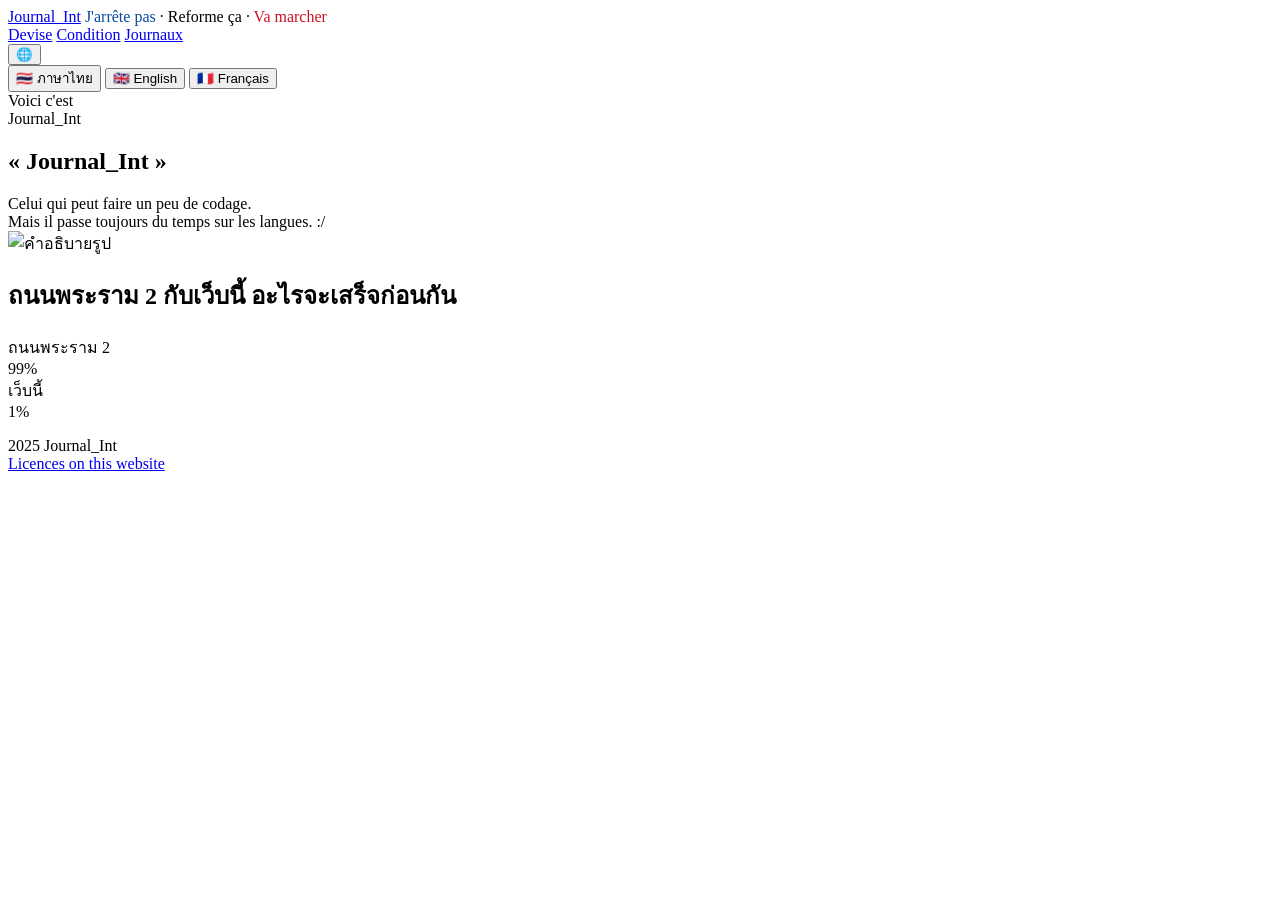
==== index.html @ 606b66e7 "Modify navigation links and footer content Updated navigation links and footer text in index.html." ====
<!DOCTYPE html>
<html lang="fr">
<head>
    <meta charset="UTF-8">
    <meta name="viewport" content="width=device-width, initial-scale=1.0">
    <title>Bienvenue à Journal_Int</title>
    <link rel="stylesheet" href="style.css">
    <link rel="preconnect" href="https://fonts.googleapis.com">
    <link href="https://fonts.googleapis.com/css2?family=Google+Sans:wght@400;500;700&display=swap" rel="stylesheet">
    <link href="https://fonts.googleapis.com/css2?family=EB+Garamond:wght@400;500;700&display=swap" rel="stylesheet">
</head>
<body>
    <section class="coquillages">
        <header class="nav">
            <div class="navtitle-group">
                <a class="navtitle" href="#"><span>Journal_Int</span></a>
                <a class="navtitle-sub">
                    <span style="color: #064ca3;">J'arrête pas</span> · Reforme ça · <span style="color: #CE1126;">Va marcher</span>
                </a>
            </div>
            
            <nav class="navpro">
                <a href="devise.html">Devise</a>
                <a href="licenses.html">Condition</a>
                <a href="journaux.html">Journaux</a>
                
                <div class="lang-switcher-container">
                    <button class="lang-btn" onclick="toggleLangMenu()">🌐</button>
                    <div id="lang-menu" class="lang-menu-isolated">
                        <button class="lang-option" onclick="setLang('th')">🇹🇭 ภาษาไทย</button>
                        <button class="lang-option" onclick="setLang('en')">🇬🇧 English</button>
                        <button class="lang-option" onclick="setLang('fr')">🇫🇷 Français</button>
                    </div>
                </div>
            </nav>
        </header>
    </section>

    <section class="corps fade-in-load">
        <div>
            <div class="eyebrow">Voici c'est</div>
            <div class="corps-text-bg">Journal_Int</div>
            <h1 class="corpstext">« Journal_Int »</h1>
            <div class="introd">Celui qui peut faire un peu de codage. <br>Mais il passe toujours du temps sur les langues. :/</div>
        </div>

        <div class="corps-image-wrapper">
            <img src="Images/Icon.png" alt="คำอธิบายรูป">
        </div>
    </section>

    <section class="poll-section fade-in-load">
        <h2 class="poll-title">ถนนพระราม 2 กับเว็บนี้ อะไรจะเสร็จก่อนกัน</h2>
        <div class="poll-container">
            <div class="poll-row">
                <span class="poll-label">ถนนพระราม 2</span>
                <div class="poll-bar-track">
                    <div class="poll-bar-fill bar-a" style="width: 99%;"></div>
                </div>
                <span class="poll-percentage">99%</span>
            </div>
            <div class="poll-row">
                <span class="poll-label">เว็บนี้</span>
                <div class="poll-bar-track">
                    <div class="poll-bar-fill bar-b" style="width: 1%;"></div>
                </div>
                <span class="poll-percentage">1%</span>
            </div>
        </div>
    </section>

    <footer>
        <div class="foot">
            <p>2025 Journal_Int <br><a href="licenses.html">Licences on this website</a></p>
        </div>
    </footer>

    <script src="lang.js"></script>
</body>
</html>
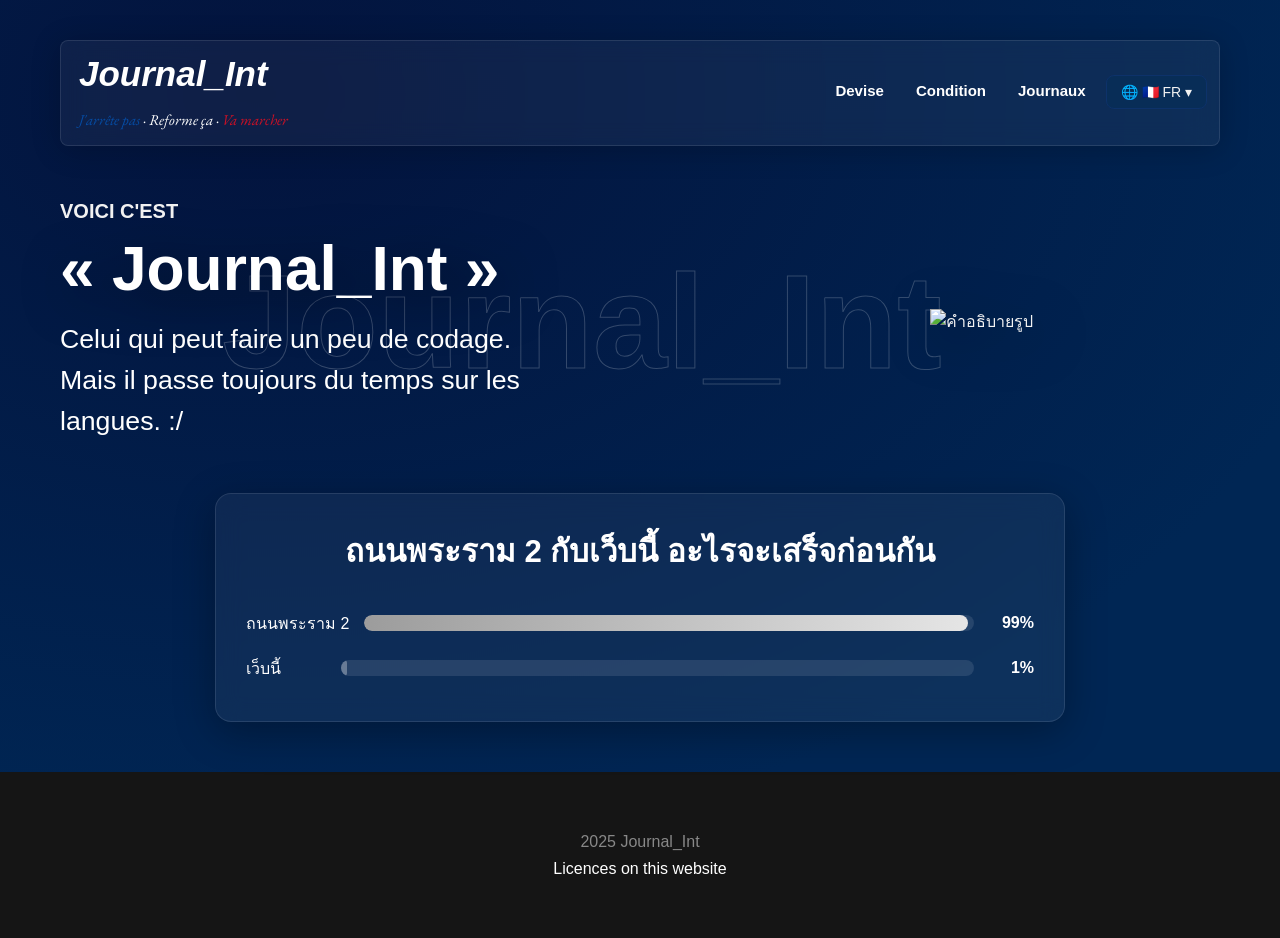
==== commit e55c9b59: "-" ====
--- a/index.html
+++ b/index.html
@@ -38,7 +38,7 @@
 
     <section class="corps fade-in-load">
         <div>
-            <div class="eyebrow">Voici c'est</div>
+            <div class="eyebrow" id="x5b338n">Voici c'est</div>
             <div class="corps-text-bg">Journal_Int</div>
             <h1 class="corpstext">« Journal_Int »</h1>
             <div class="introd">Celui qui peut faire un peu de codage. <br>Mais il passe toujours du temps sur les langues. :/</div>
--- a/style.css
+++ b/style.css
@@ -0,0 +1,557 @@
+/* Main */
+:root {
+    --accent: #e5e5e5;
+    --bg: #002654;
+    --border-color: #555555;
+    --muted: #cfcfcf;
+    --panel: #051551;
+    --primary: #9c9c9c;
+    --primary-hover: #b0b0b0;
+    --text: #f2f2f2;
+    --transition-speed: 0.3s;
+}
+* {
+    box-sizing: border-box;
+}
+body {
+    background: radial-gradient(1200px 800px at 20% 10%, #03133d 0%, var(--bg) 95%);
+    color: var(--text);
+    display: block;
+    font-family: "Google Sans", sans-serif;
+    margin: 0;
+    min-height: 100vh;
+    overflow-x: hidden;
+    padding: 0;
+    padding-top: 80px;
+}
+.coquillages {
+    align-items: center;
+    margin: 0 auto;
+    margin-bottom: 120px;
+    width: min(1160px, calc(100% - 32px));
+}
+.corps {
+    align-items: center;
+    display: flex;
+    gap: 135px;
+    justify-content: space-between;
+    margin: 0 auto;
+    width: min(1160px, calc(100% - 32px));
+}
+.nav {  
+    -webkit-backdrop-filter: blur(12px);
+    align-items: center;
+    backdrop-filter: blur(12px);
+    background: rgba(255, 255, 255, 0.05);
+    border: 1px solid rgba(255, 255, 255, 0.1); 
+    border-radius: 8px;
+    box-shadow: 0 4px 30px rgba(0, 0, 0, 0.2); 
+    box-sizing: border-box; 
+    color: #ffffff;
+    display: flex;
+    gap: 8px;
+    justify-content: space-between; 
+    left: 50%;
+    margin: 0 auto;
+    padding: 5px 6px 7px 6px;
+    position: fixed;
+    top: 40px;
+    transform: translateX(-50%);
+    width: min(1160px, calc(100% - 32px));
+    z-index: 1000;
+}
+.navpro {  
+    align-items: center;
+    border: 1px solid var(--line);
+    border-radius: 8px;
+    color: #ffffff;
+    display: flex;
+    gap: 8px;
+    padding: 6px;
+    width: fit-content;
+}
+.nav a {
+    border-radius: 6px;
+    font-size: 0.94rem;
+    font-weight: 700;
+    min-height: 36px;
+    padding: 8px 12px;
+}
+.nav a:hover,
+.nav a:focus-visible {
+    background: transparent;
+    color: var(--ink);
+    outline: none;
+}
+header.nav {
+    gap: 400px;
+}
+.navtitle {
+    color: #ffffff;
+    font-size: 35px !important;
+    font-weight: 600;
+    left: 15px;
+    text-decoration: none;
+    width: fit-content;
+}
+a {
+    color: #FFFFFF;
+    text-decoration: none;
+}
+.navtitle-group {
+    align-items: flex-start;
+    display: flex;
+    flex-direction: column;
+    font-size: 15px; 
+    font-style: italic;
+    font-weight: 300 !important;
+    width: 30ch;
+}
+.navtitle-sub {
+    color: #ffffff;
+    font-family: 'EB Garamond', serif;
+    font-size: 25px; 
+    font-style: italic;
+    font-weight: 300 !important;
+    text-decoration: none;
+}
+.corpstext {
+    color: #ffffff;
+    filter: drop-shadow(10px 10px 25px rgba(0, 0, 0, 0.5));
+    font-size: 7ch;
+    font-weight: 600;
+    left: 15px;
+    line-height: 1.1;
+    margin-bottom: 15px;
+    margin-top: 4px;
+    text-decoration: none;
+    width: fit-content;
+}
+.corps-text-bg {
+    -webkit-text-stroke: 1px rgba(255,255,255,0.2);
+    color: transparent;
+    font-size: 15ch;
+    font-weight: 800;
+    left: 45%;
+    pointer-events: none;
+    position: absolute;
+    top: 50%;
+    transform: translate(-50%, -50%);
+    white-space: nowrap;
+    z-index: 0;
+}
+.corps-image-wrapper {
+    height: 25%;
+    width: 25%;
+}
+.corps-image-wrapper img {
+    display: block;
+    filter: drop-shadow(10px 10px 25px rgba(0, 0, 0, 0.5));
+    height: auto;
+    object-fit: cover;
+    width: 100%;
+}
+.lang-switcher-container {
+    display: inline-block;
+    position: relative;
+}
+.lang-btn {
+    align-items: center;
+    background: #082d57;
+    border: 1px solid #0d326a;
+    border-radius: 8px;
+    color: #f2f2f2;
+    cursor: pointer;
+    display: flex;
+    font-size: 14px;
+    gap: 6px;
+    padding: 8px 14px;
+}
+.lang-menu-isolated {
+    background: #082d57;
+    border: 1px solid #0d326a;
+    border-radius: 8px;
+    display: none; 
+    flex-direction: column;
+    gap: 4px;
+    margin-top: 6px;
+    min-width: 150px;
+    padding: 6px;
+    position: absolute;
+    right: 0;
+    top: 100%;
+    z-index: 1000;
+}
+.lang-option {
+    background: none;
+    border: none;
+    border-radius: 6px;
+    color: #f2f2f2;
+    cursor: pointer;
+    font-family: "Google Sans", sans-serif;
+    font-size: 14px;
+    padding: 8px 12px;
+    text-align: left;
+    width: 100%;
+}
+.lang-option:hover {
+    background: #444;
+}
+.eyebrow {
+    color: var(--green-dark);
+    font-family: var(--mono);
+    font-size: 20px;
+    font-weight: 800;
+    left: 15px;
+    letter-spacing: 0;
+    margin: 0 0 12px;
+    text-transform: uppercase;
+}
+.introd {
+    color: #ffffff;
+    font-size: 3ch;
+    line-height: 1.55;
+    max-width: 34ch;
+}
+/* Footer */
+.foot {
+    align-items: center;
+    background: #151515;
+    color: #888;
+    display: flex;
+    flex-direction: column;
+    gap: 30px;
+    line-height: 1.7;
+    padding: 40px 20px;
+    text-align: center;
+    width: 100%;
+}
+/* POLL SECTION */
+.poll-section {
+    -webkit-backdrop-filter: blur(12px);
+    backdrop-filter: blur(12px);
+    background: rgba(255, 255, 255, 0.05);
+    border: 1px solid rgba(255, 255, 255, 0.1);
+    border-radius: 16px;
+    box-shadow: 0 10px 40px rgba(0, 0, 0, 0.3); 
+    color: #ffffff;
+    margin: 50px auto;
+    max-width: 850px;
+    padding: 40px 30px;
+    text-align: center;
+}
+.poll-title {
+    font-size: 3.5ch;
+    font-weight: 600;
+    margin-bottom: 35px;
+    margin-top: -8px;
+}
+.poll-container {
+    display: flex;
+    flex-direction: column;
+    gap: 20px;
+    text-align: left; 
+}
+.poll-row {
+    align-items: center; 
+    display: flex;
+    gap: 15px; 
+}
+.poll-label {
+    font-size: 16px;
+    font-weight: 500;
+    min-width: 80px;
+}
+.poll-bar-track {
+    background: rgba(255, 255, 255, 0.1);
+    border-radius: 20px;
+    flex: 1; 
+    height: 16px; 
+    overflow: hidden; 
+}
+.poll-bar-fill {
+    background: #9c9c9c;
+    border-radius: 20px;
+    height: 100%;
+    transition: width 0.8s cubic-bezier(0.1, 0.8, 0.3, 1); 
+}
+.bar-a {
+    background: linear-gradient(90deg, #9c9c9c, #e5e5e5); 
+}
+.bar-b {
+    background: rgba(255, 255, 255, 0.3); 
+}
+.poll-percentage {
+    font-size: 16px;
+    font-weight: 600;
+    min-width: 45px;
+    text-align: right;
+}
+/* DEVISE */
+.devise-corps {
+    align-items: center;
+    display: flex;
+    gap: 135px;
+    justify-content: space-between;
+    margin: 0 auto;
+    width: min(1160px, calc(100% - 32px));
+} 
+.dev-corpstext {
+    color: #ffffff;
+    filter: drop-shadow(10px 10px 25px rgba(0, 0, 0, 0.5));
+    font-size: 7ch;
+    font-weight: 600;
+    left: 15px;
+    line-height: 1.1;
+    margin-bottom: 15px;
+    margin-top: 4px;
+    text-decoration: none;
+    width: fit-content;
+}
+.dev-corps-text-bg {
+    -webkit-text-stroke: 1px rgba(255,255,255,0.2);
+    color: transparent;
+    font-size: 15ch;
+    font-weight: 800;
+    left: 45%;
+    pointer-events: none;
+    position: absolute;
+    top: 44%;
+    transform: translate(-50%, -50%);
+    white-space: nowrap;
+    z-index: 0;
+}
+.dev-introd {
+    color: #ffffff;
+    font-size: 2.75ch;
+    font-style: italic;
+    line-height: 1.55;
+    max-width: 34ch;
+}
+.detail-section {
+    -webkit-backdrop-filter: blur(12px);
+    backdrop-filter: blur(12px);
+    background: rgba(255, 255, 255, 0.05);
+    border: 1px solid rgba(255, 255, 255, 0.1);
+    border-radius: 16px; 
+    box-shadow: 0 10px 40px rgba(0, 0, 0, 0.3); 
+    color: #ffffff;
+    margin: 50px auto;
+    max-width: 1100px;
+    padding: 40px 30px;
+    text-align: center;
+}
+.del-title {
+    font-family: 'EB Garamond', serif;
+    font-size: 3.5ch;
+    font-weight: 600;
+    margin-bottom: 35px;
+    margin-top: -8px;
+    text-align: left;
+}
+.traduc-del {
+    color: #888;
+    font-size: 2.5ch;
+    font-weight: 300;
+    margin-bottom: 35px;
+    margin-top: -15px;
+    text-align: left;
+}
+.del-sub {
+    color: #f2f2f2;
+    font-size: 2.25ch;
+    font-weight: 300;
+    margin-bottom: 15px;
+    margin-top: -22px;
+    text-align: left;
+}
+/* LICENCES */
+.card {
+    -webkit-backdrop-filter: blur(12px);
+    align-items: center;
+    backdrop-filter: blur(12px);
+    background: rgba(255, 255, 255, 0.05);
+    border: 1px solid rgba(255, 255, 255, 0.1);
+    border-radius: 8px;
+    box-shadow: 0 4px 30px rgba(0, 0, 0, 0.2); 
+    color: #ffffff;
+    display: flex;
+    flex-direction: column;
+    gap: 35px;
+    height: fit-content;
+    margin: 45px auto;
+    padding: 6px;
+    width: fit-content;
+}
+.card-grid {
+    display: grid;
+    gap: 15px;
+    grid-template-columns: repeat(auto-fit, minmax(280px, 1fr));
+    margin-left: 35px;
+    margin-right: 35px;
+}
+.card-text {
+    align-items: center;
+    color: #f2f2f2;
+    font-size: 18px;
+    font-weight: 700;
+}
+.card-sub {
+    align-items: center;
+    color: #cecece;
+    font-size: 16px;
+    font-weight: 300;
+    width: 95%;
+}
+.banner {
+    -webkit-backdrop-filter: blur(12px);
+    align-items: left;
+    backdrop-filter: blur(12px);
+    background: rgba(255, 255, 255, 0.05);
+    border: 1px solid rgba(255, 255, 255, 0.1);
+    border-radius: 8px;
+    box-shadow: 0 4px 30px rgba(0, 0, 0, 0.2); 
+    display: flex;
+    flex-direction: column;
+    gap: 15px;
+    margin: 45px auto;
+    max-width: 1200px;
+    padding: 24px 24px 24px 35px;
+    width: fit-content;
+}
+.bannertext {
+    align-items: flex-start;
+    display: flex;
+    flex-direction: column;
+    font-weight: 100;
+    gap: 10px;
+    text-align: left;
+    width: 100%;
+}
+.banner h1 {
+    color: #f2f2f2;
+    font-size: 24px;
+    font-weight: 700;
+    margin: 0;
+    margin-top: 25px;
+    text-align: left;
+}
+.banner h2 {
+    color: #f2f2f2;
+    font-size: 32px;
+    font-weight: 700;
+    margin: 0;
+    margin-top: 25px;
+}
+.banner li {
+    color: #b6b6b6;
+    flex-shrink: 0;
+    font-size: 16px;
+    font-style: italic;
+    gap: 12px;
+    height: fit-content;
+    margin-top: 8px;
+    width: fit-content;
+}
+/* Journaux*/
+.topgroup {
+    display: flex;
+    flex-direction: column;
+    gap: 13px;
+    margin: 45px auto;
+}
+.topicbar {
+    -webkit-backdrop-filter: blur(12px);
+    align-items: flex-start;
+    backdrop-filter: blur(12px);
+    background: rgba(255, 255, 255, 0.05);
+    border: 1px solid rgba(255, 255, 255, 0.1);
+    border-left: 6px solid #3b82f6;
+    border-radius: 8px;
+    box-shadow: 0 4px 30px rgba(0, 0, 0, 0.2); 
+    color: #ffffff;
+    display: flex;
+    flex-direction: column;
+    gap: 0px;
+    height: fit-content;
+    margin: 0px auto;
+    padding: 6px;
+    width: 65%;
+}
+.topicbar-text {
+    align-items: center;
+    color: #f2f2f2;
+    font-size: 3.25ch;
+    font-weight: 700;
+    margin-left: 15px;
+    margin-top: 10px;
+}
+.topicbar-sub {
+    align-items: center;
+    color: #f2f2f2;
+    font-size: 2ch;
+    font-weight: 400;
+    margin-bottom: 10px;
+    margin-left: 15px;
+    margin-top: 0px;
+}
+.timewrite {
+    color: #cacaca;
+    font-size: 2ch;
+    font-style: italic;
+    font-weight: 400;
+}
+.media-container {
+    align-items: center;
+    background: rgba(255, 255, 255, 0.05);
+    border: 1px solid rgba(255, 255, 255, 0.1);
+    border-radius: 8px;
+    display: flex;
+    margin: 55px auto;
+    max-width: 75%;
+    padding: 20px;
+    width: 100%;
+}
+.content.group {
+    display: flow-root;
+    max-width: 100%;
+    width: 100%;
+}
+.content-img {
+    border-radius: 6px;
+    height: auto;
+    max-width: 450px;
+}
+.content-text {
+    color: #f2f2f2;
+    font-size: 2ch;
+    line-height: 1.6;
+    margin: 0
+}
+.align-left {
+    float: left;
+    margin: 0 25px 25px 0;
+}
+.align-right {
+    float: right;
+    margin: 0 0 25px 25px;
+}
+.align-center {
+    display: block;
+    float: none;
+    margin: 0 auto 25px auto;
+}
+/* ANIMATIONS */
+@keyframes fadeInUp {
+    from {
+        opacity: 0;
+        transform: translateY(20px);
+    }
+    to {
+        opacity: 1;
+        transform: translateY(0);
+    }
+}
+.fade-in-load {
+    animation: fadeInUp 0.8s ease-out forwards;
+}
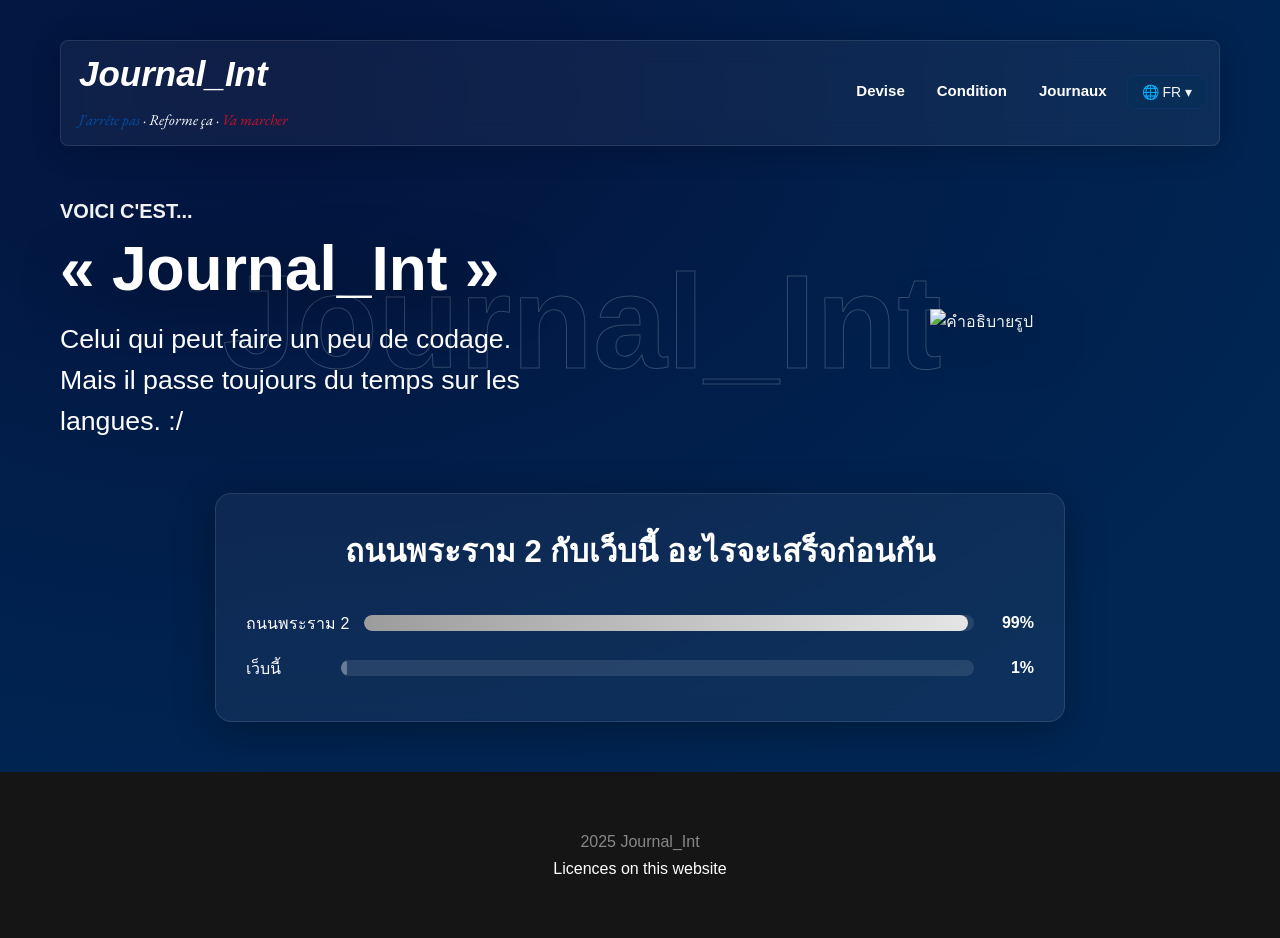
==== commit c8c82e13: "-" ====
--- a/index.html
+++ b/index.html
@@ -20,9 +20,9 @@
             </div>
             
             <nav class="navpro">
-                <a href="devise.html">Devise</a>
-                <a href="licenses.html">Condition</a>
-                <a href="journaux.html">Journaux</a>
+                <a href="devise.html" id="j76n33k">Devise</a>
+                <a href="licenses.html" id="k9035ee">Condition</a>
+                <a href="journaux.html" id="nav-journaux">Journaux</a>
                 
                 <div class="lang-switcher-container">
                     <button class="lang-btn" onclick="toggleLangMenu()">🌐</button>
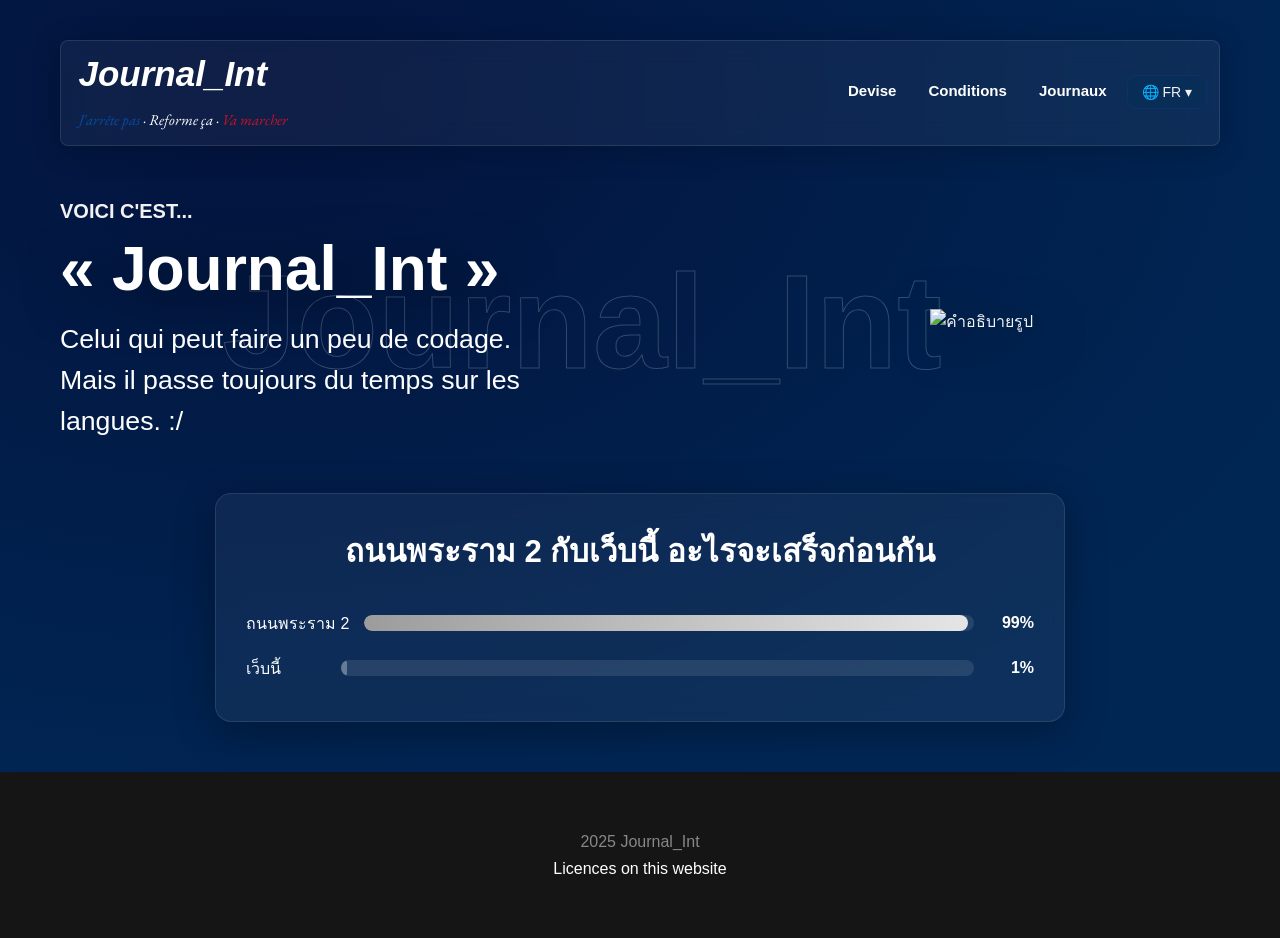
==== commit 0c3ed1cc: "-" ====
--- a/index.html
+++ b/index.html
@@ -22,7 +22,7 @@
             <nav class="navpro">
                 <a href="devise.html" id="j76n33k">Devise</a>
                 <a href="licenses.html" id="k9035ee">Condition</a>
-                <a href="journaux.html" id="nav-journaux">Journaux</a>
+                <a href="journaux.html" id="a350377">Journaux</a>
                 
                 <div class="lang-switcher-container">
                     <button class="lang-btn" onclick="toggleLangMenu()">🌐</button>
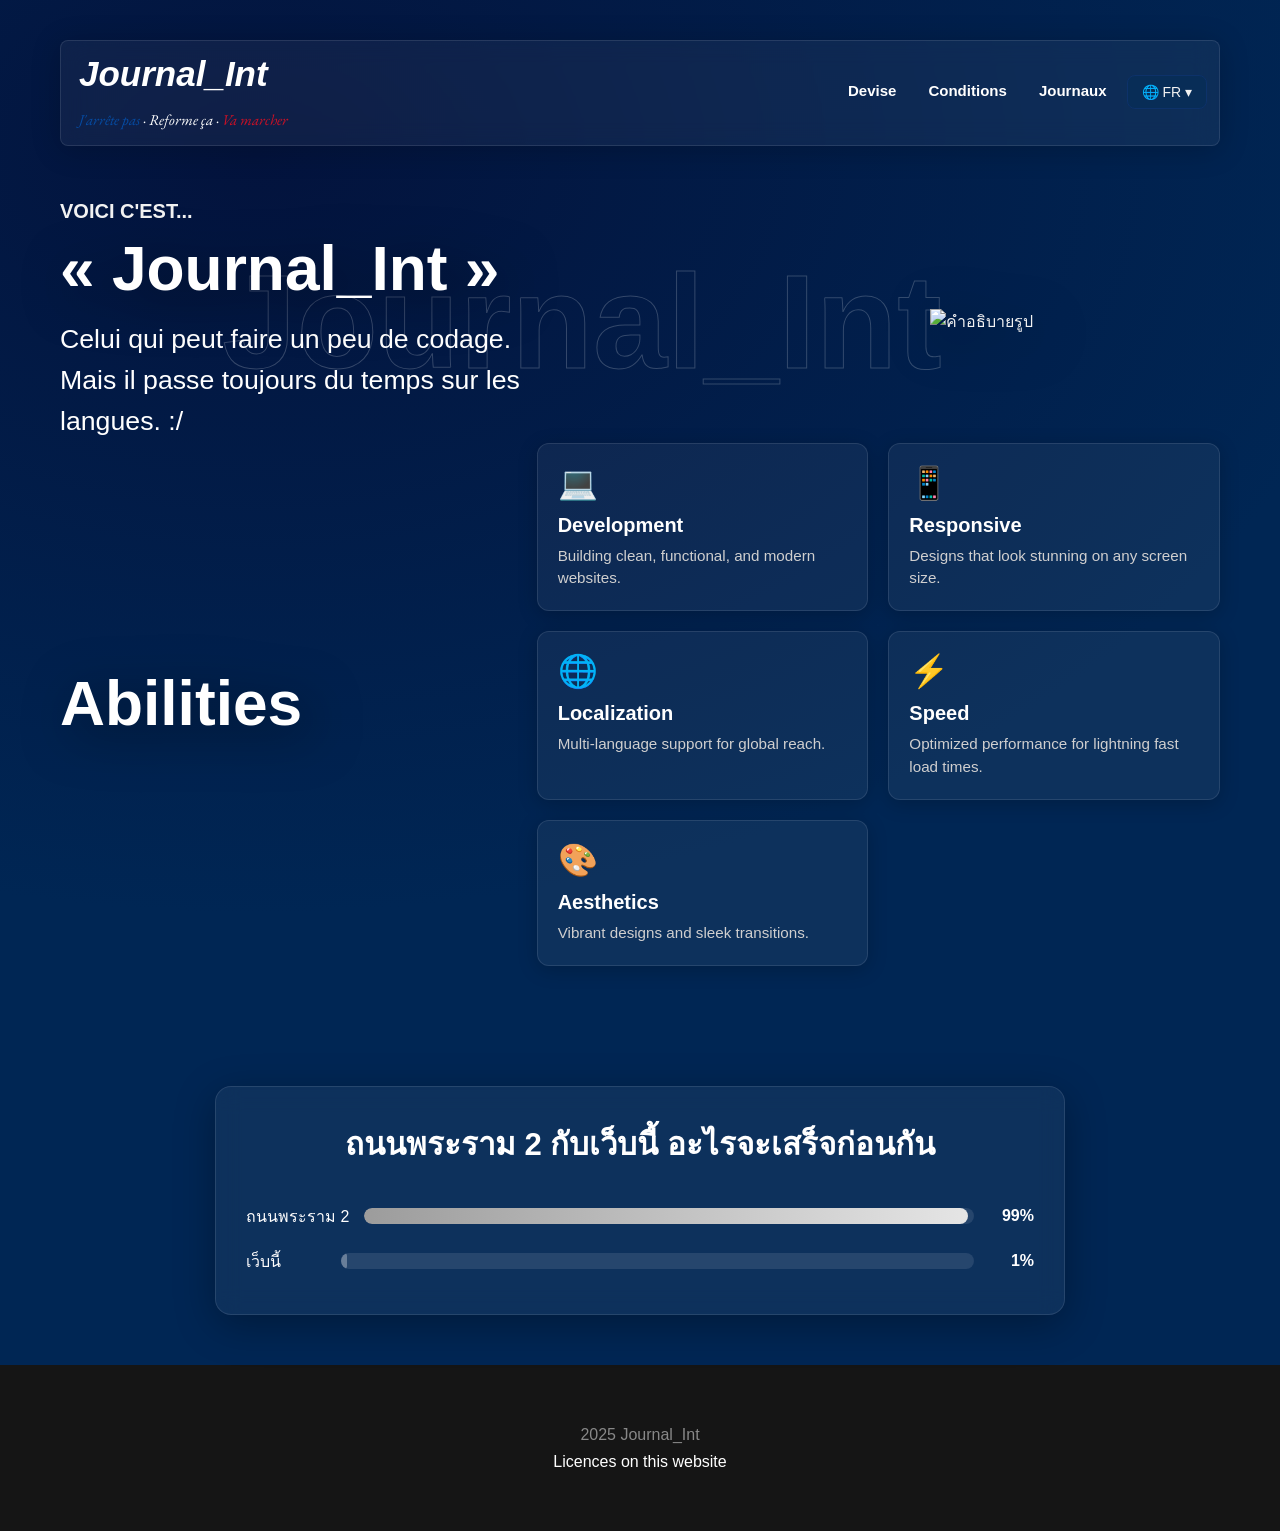
==== commit ab8a0965: "Adding new section" ====
--- a/index.html
+++ b/index.html
@@ -49,6 +49,39 @@
         </div>
     </section>
 
+    <section class="ability-section fade-in-load">
+        <div class="ability-left">
+            <h2 class="ability-title" id="ability-title">Abilities</h2>
+        </div>
+        <div class="ability-grid">
+            <div class="ability-card">
+                <div class="ability-emoji">💻</div>
+                <h3 class="ability-card-title" id="ability-card-title-1">Development</h3>
+                <p class="ability-card-detail" id="ability-card-detail-1">Building clean, functional, and modern websites.</p>
+            </div>
+            <div class="ability-card">
+                <div class="ability-emoji">📱</div>
+                <h3 class="ability-card-title" id="ability-card-title-2">Responsive</h3>
+                <p class="ability-card-detail" id="ability-card-detail-2">Designs that look stunning on any screen size.</p>
+            </div>
+            <div class="ability-card">
+                <div class="ability-emoji">🌐</div>
+                <h3 class="ability-card-title" id="ability-card-title-3">Localization</h3>
+                <p class="ability-card-detail" id="ability-card-detail-3">Multi-language support for global reach.</p>
+            </div>
+            <div class="ability-card">
+                <div class="ability-emoji">⚡</div>
+                <h3 class="ability-card-title" id="ability-card-title-4">Speed</h3>
+                <p class="ability-card-detail" id="ability-card-detail-4">Optimized performance for lightning fast load times.</p>
+            </div>
+            <div class="ability-card">
+                <div class="ability-emoji">🎨</div>
+                <h3 class="ability-card-title" id="ability-card-title-5">Aesthetics</h3>
+                <p class="ability-card-detail" id="ability-card-detail-5">Vibrant designs and sleek transitions.</p>
+            </div>
+        </div>
+    </section>
+    
     <section class="poll-section fade-in-load">
         <h2 class="poll-title">ถนนพระราม 2 กับเว็บนี้ อะไรจะเสร็จก่อนกัน</h2>
         <div class="poll-container">
--- a/style.css
+++ b/style.css
@@ -541,6 +541,74 @@
     float: none;
     margin: 0 auto 25px auto;
 }
+
+.ability-section {
+    align-items: center;
+    display: flex;
+    gap: 135px;
+    justify-content: space-between;
+    margin: 0 auto;
+    margin-bottom: 120px;
+    width: min(1160px, calc(100% - 32px));
+}
+.ability-left {
+    flex: 1;
+}
+.ability-title {
+    color: #ffffff;
+    filter: drop-shadow(10px 10px 25px rgba(0, 0, 0, 0.5));
+    font-size: 7ch;
+    font-weight: 600;
+    line-height: 1.1;
+    margin: 0;
+    text-decoration: none;
+}
+.ability-grid {
+    display: grid;
+    flex: 2;
+    gap: 20px;
+    grid-template-columns: repeat(auto-fit, minmax(220px, 1fr));
+}
+.ability-card {
+    -webkit-backdrop-filter: blur(12px);
+    backdrop-filter: blur(12px);
+    background: rgba(255, 255, 255, 0.05);
+    border: 1px solid rgba(255, 255, 255, 0.1);
+    border-radius: 12px;
+    box-shadow: 0 4px 20px rgba(0, 0, 0, 0.2);
+    padding: 20px;
+    transition: transform var(--transition-speed), border-color var(--transition-speed), box-shadow var(--transition-speed);
+}
+.ability-card:hover {
+    border-color: rgba(255, 255, 255, 0.25);
+    box-shadow: 0 8px 30px rgba(0, 0, 0, 0.3);
+    transform: translateY(-5px);
+}
+.ability-emoji {
+    font-size: 32px;
+    margin-bottom: 12px;
+}
+.ability-card-title {
+    color: #ffffff;
+    font-size: 1.25rem;
+    font-weight: 700;
+    margin: 0 0 8px;
+}
+.ability-card-detail {
+    color: var(--muted);
+    font-size: 0.95rem;
+    line-height: 1.5;
+    margin: 0;
+}
+/* MEDIA QUERIES */
+@media (max-width: 768px) {
+    .ability-section {
+        flex-direction: column;
+        gap: 40px;
+        text-align: center;
+    }
+}
+
 /* ANIMATIONS */
 @keyframes fadeInUp {
     from {
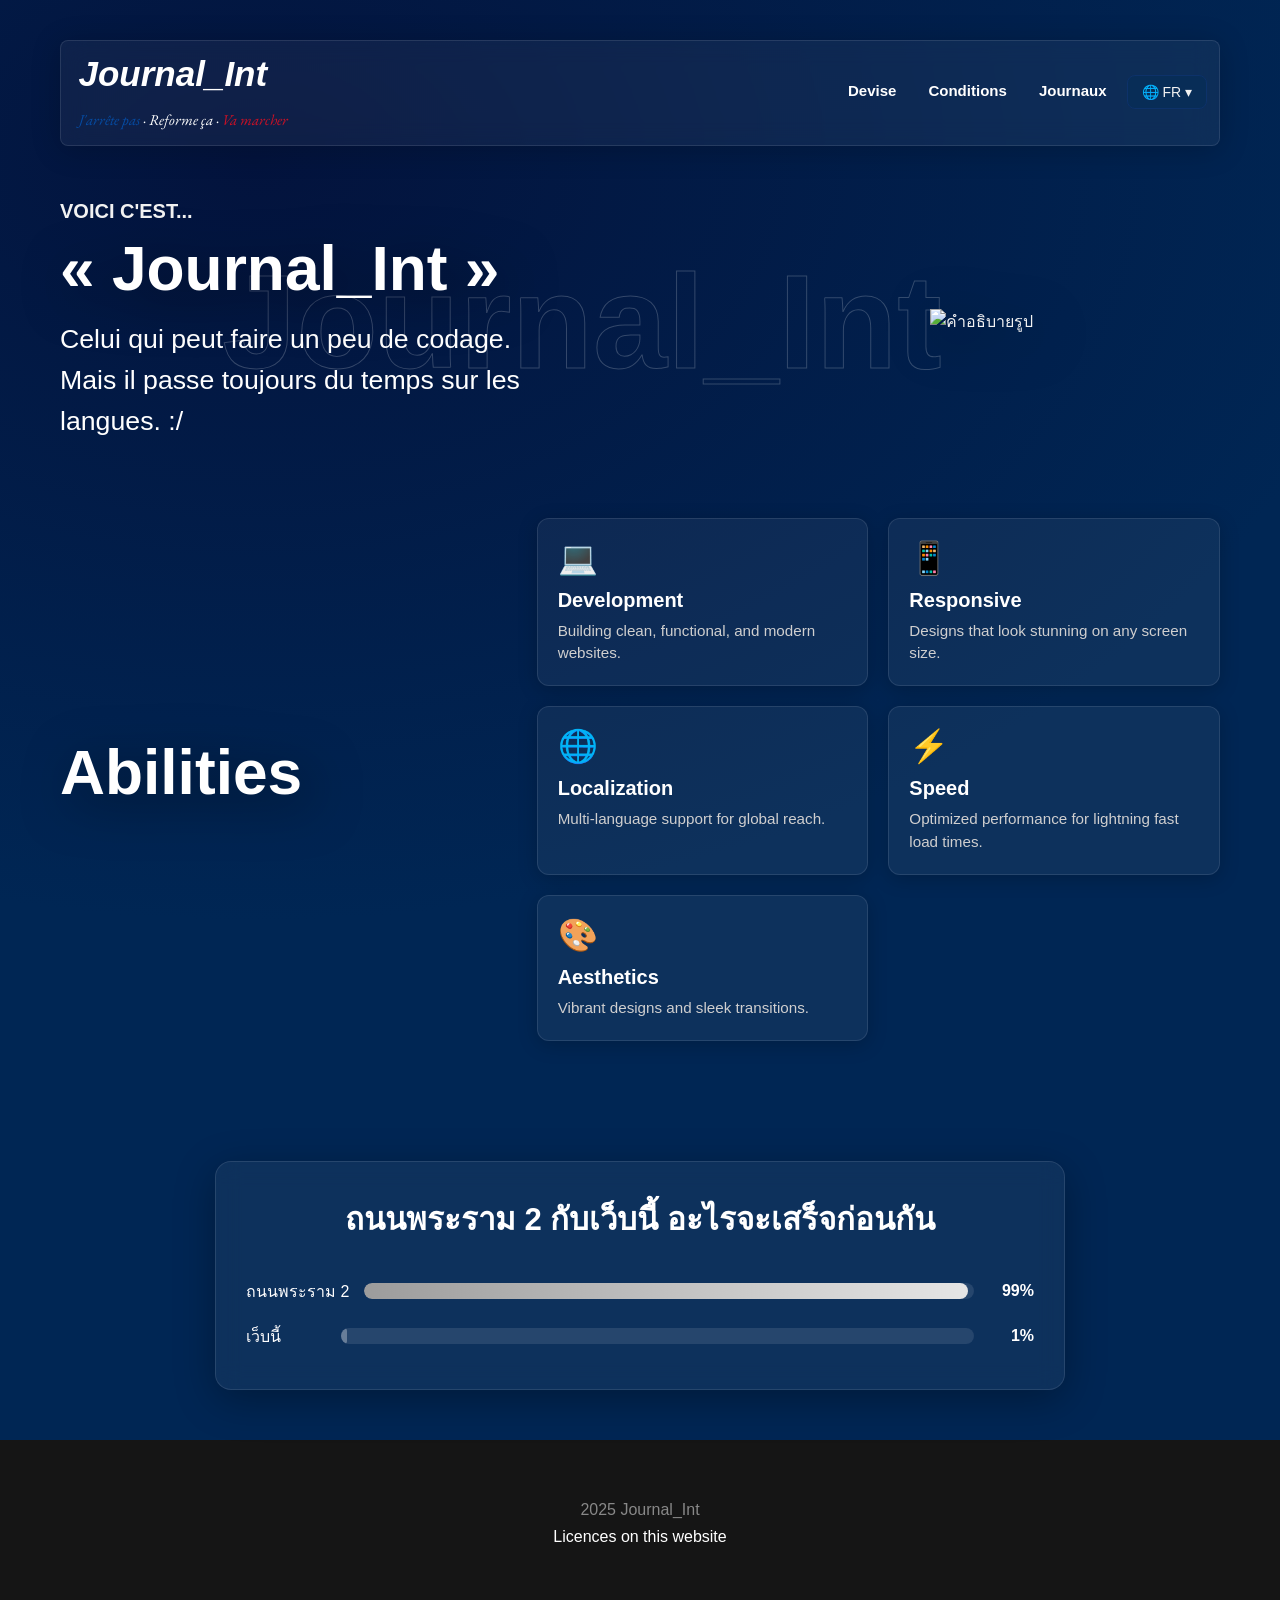
==== commit c82f9e64: "-" ====
--- a/index.html
+++ b/index.html
@@ -41,7 +41,7 @@
             <div class="eyebrow" id="x5b338n">Voici c'est</div>
             <div class="corps-text-bg">Journal_Int</div>
             <h1 class="corpstext">« Journal_Int »</h1>
-            <div class="introd">Celui qui peut faire un peu de codage. <br>Mais il passe toujours du temps sur les langues. :/</div>
+            <div class="introd" id="f40o8o1">Celui qui peut faire un peu de codage. <br>Mais il passe toujours du temps sur les langues. :/</div>
         </div>
 
         <div class="corps-image-wrapper">
--- a/style.css
+++ b/style.css
@@ -549,6 +549,7 @@
     justify-content: space-between;
     margin: 0 auto;
     margin-bottom: 120px;
+    margin-top: 75px;
     width: min(1160px, calc(100% - 32px));
 }
 .ability-left {
@@ -559,9 +560,12 @@
     filter: drop-shadow(10px 10px 25px rgba(0, 0, 0, 0.5));
     font-size: 7ch;
     font-weight: 600;
+    left: 15px;
     line-height: 1.1;
-    margin: 0;
+    margin-bottom: 15px;
+    margin-top: 4px;
     text-decoration: none;
+    width: fit-content;
 }
 .ability-grid {
     display: grid;
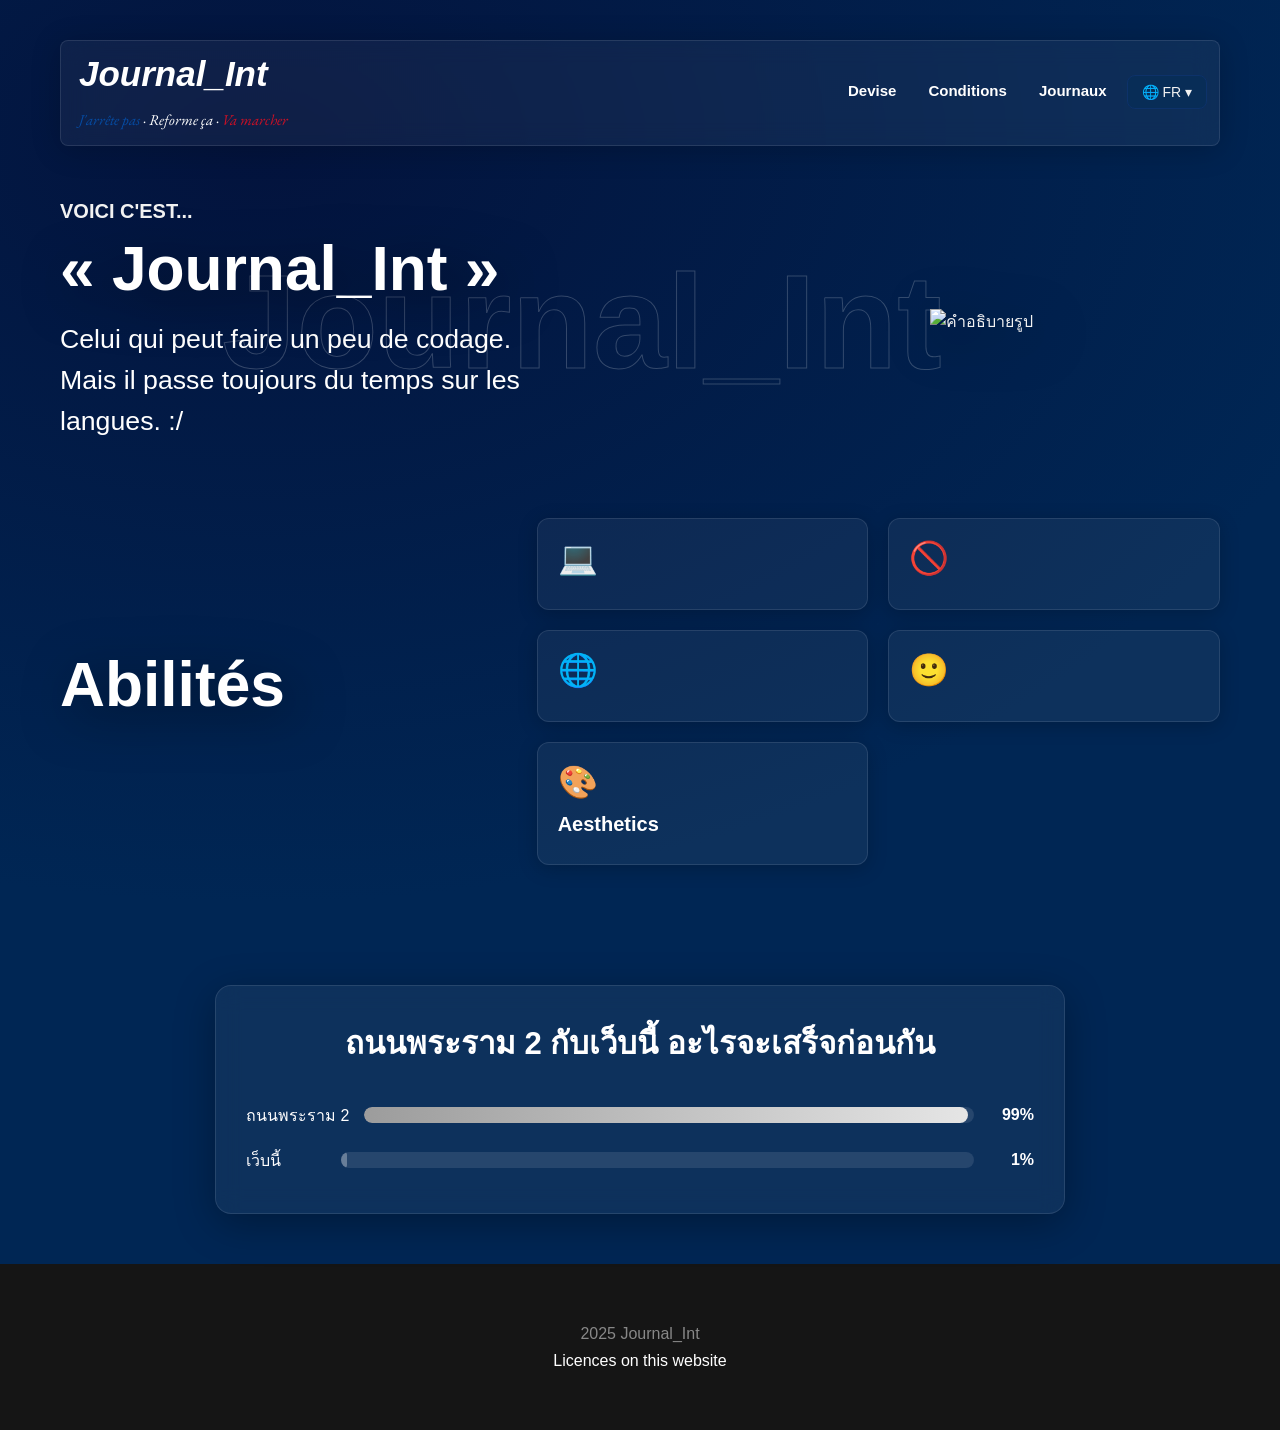
==== commit 41e76e99: "-" ====
--- a/index.html
+++ b/index.html
@@ -51,33 +51,33 @@
 
     <section class="ability-section fade-in-load">
         <div class="ability-left">
-            <h2 class="ability-title" id="ability-title">Abilities</h2>
+            <h2 class="ability-title" id="k5ss221">Abilités</h2>
         </div>
         <div class="ability-grid">
             <div class="ability-card">
                 <div class="ability-emoji">💻</div>
-                <h3 class="ability-card-title" id="ability-card-title-1">Development</h3>
-                <p class="ability-card-detail" id="ability-card-detail-1">Building clean, functional, and modern websites.</p>
+                <h3 class="ability-card-title" id="y722ba1"></h3>
+                <p class="ability-card-detail" id="ry74ep1"></p>
             </div>
             <div class="ability-card">
-                <div class="ability-emoji">📱</div>
-                <h3 class="ability-card-title" id="ability-card-title-2">Responsive</h3>
-                <p class="ability-card-detail" id="ability-card-detail-2">Designs that look stunning on any screen size.</p>
+                <div class="ability-emoji">🚫</div>
+                <h3 class="ability-card-title" id="pk6rcb9"></h3>
+                <p class="ability-card-detail" id="kb6722s"></p>
             </div>
             <div class="ability-card">
                 <div class="ability-emoji">🌐</div>
-                <h3 class="ability-card-title" id="ability-card-title-3">Localization</h3>
-                <p class="ability-card-detail" id="ability-card-detail-3">Multi-language support for global reach.</p>
+                <h3 class="ability-card-title" id="hr27884"></h3>
+                <p class="ability-card-detail" id="a53ty8k"></p>
             </div>
             <div class="ability-card">
-                <div class="ability-emoji">⚡</div>
-                <h3 class="ability-card-title" id="ability-card-title-4">Speed</h3>
-                <p class="ability-card-detail" id="ability-card-detail-4">Optimized performance for lightning fast load times.</p>
+                <div class="ability-emoji">🙂</div>
+                <h3 class="ability-card-title" id="hm334hj"></h3>
+                <p class="ability-card-detail" id="tk227fb"></p>
             </div>
             <div class="ability-card">
                 <div class="ability-emoji">🎨</div>
-                <h3 class="ability-card-title" id="ability-card-title-5">Aesthetics</h3>
-                <p class="ability-card-detail" id="ability-card-detail-5">Vibrant designs and sleek transitions.</p>
+                <h3 class="ability-card-title" id="nn5kd21">Aesthetics</h3>
+                <p class="ability-card-detail" id="b6ddf78"></p>
             </div>
         </div>
     </section>
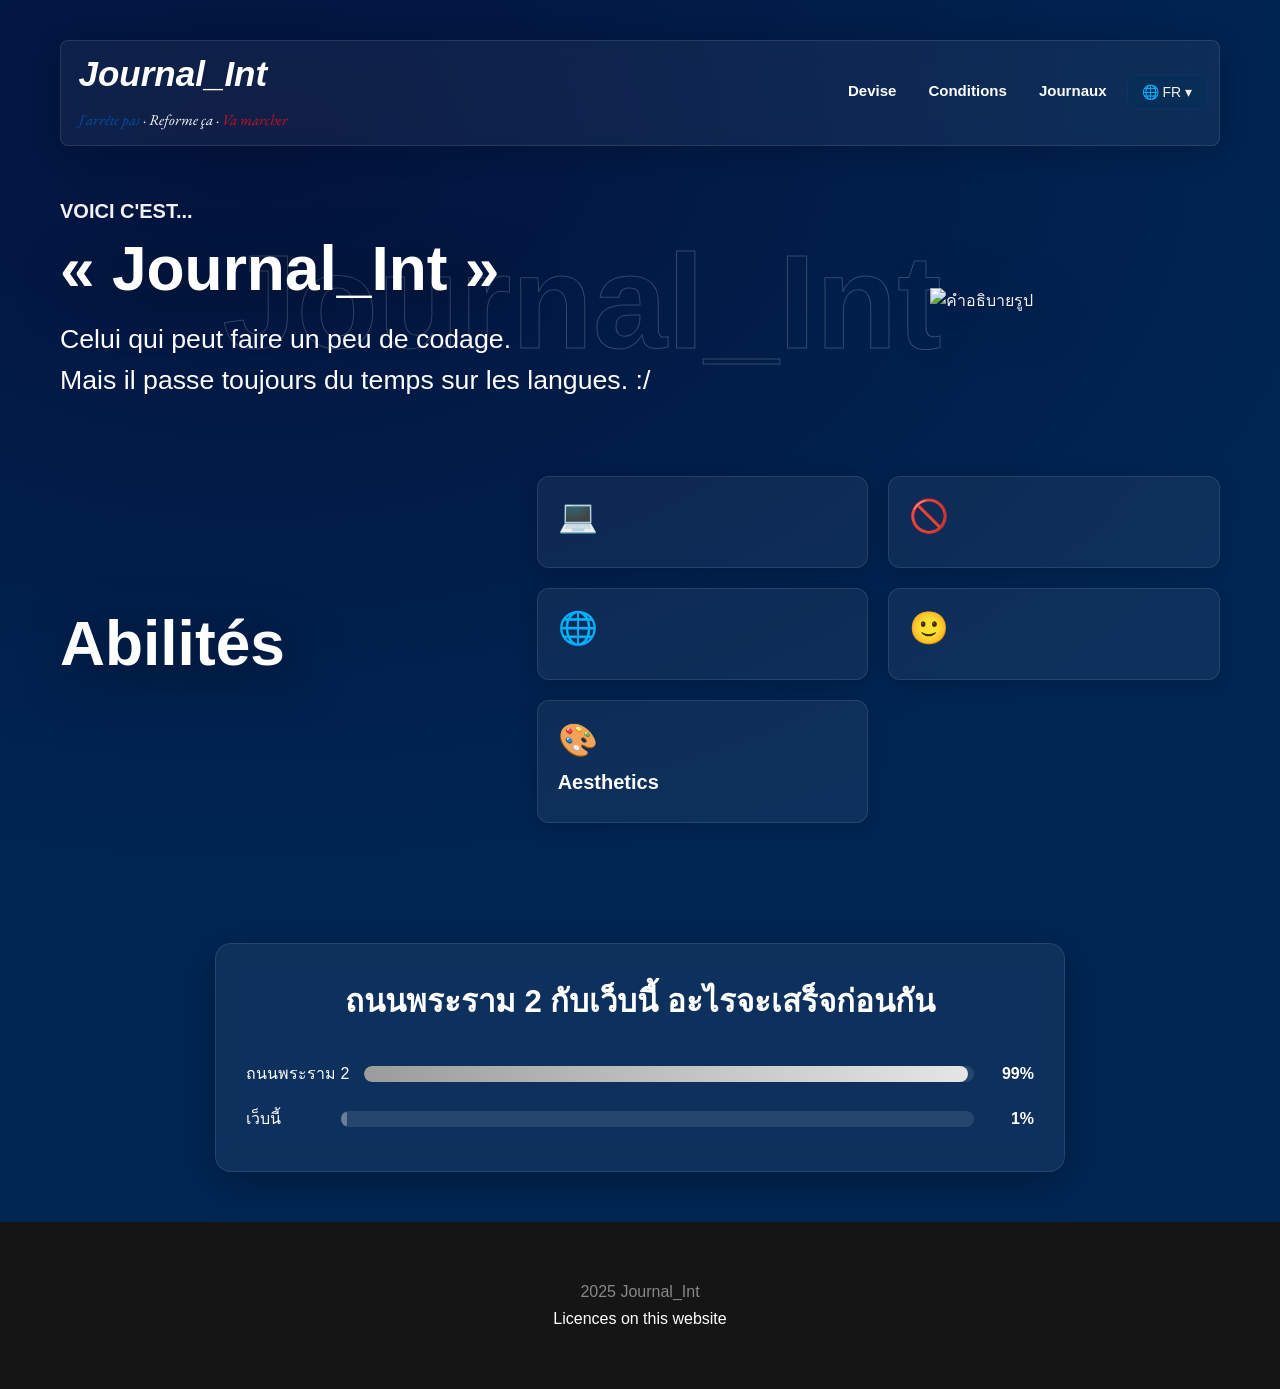
==== commit b3108e45: "-" ====
--- a/index.html
+++ b/index.html
@@ -13,7 +13,7 @@
     <section class="coquillages">
         <header class="nav">
             <div class="navtitle-group">
-                <a class="navtitle" href="#"><span>Journal_Int</span></a>
+                <a class="navtitle" href="index.html"><span>Journal_Int</span></a>
                 <a class="navtitle-sub">
                     <span style="color: #064ca3;">J'arrête pas</span> · Reforme ça · <span style="color: #CE1126;">Va marcher</span>
                 </a>
--- a/style.css
+++ b/style.css
@@ -211,7 +211,7 @@
     color: #ffffff;
     font-size: 3ch;
     line-height: 1.55;
-    max-width: 34ch;
+    max-width: 55ch;
 }
 /* Footer */
 .foot {
@@ -613,6 +613,30 @@
     }
 }
 
+.xkv84dd {
+    display: flex;
+    align-items: center;
+    flex-wrap: wrap;
+    gap: 8px;
+    margin-left: 15px;
+    margin-bottom: 12px;
+}
+
+.lang-label {
+    color: #e0e0e0;
+    font-size: 1.7ch;
+}
+
+.lang-badge {
+    background: #c0c0c0;
+    color: #222222;
+    font-size: 1.25ch;
+    font-weight: 600;
+    padding: 2px 8px;
+    border-radius: 4px;
+    text-transform: uppercase;
+}
+
 /* ANIMATIONS */
 @keyframes fadeInUp {
     from {
